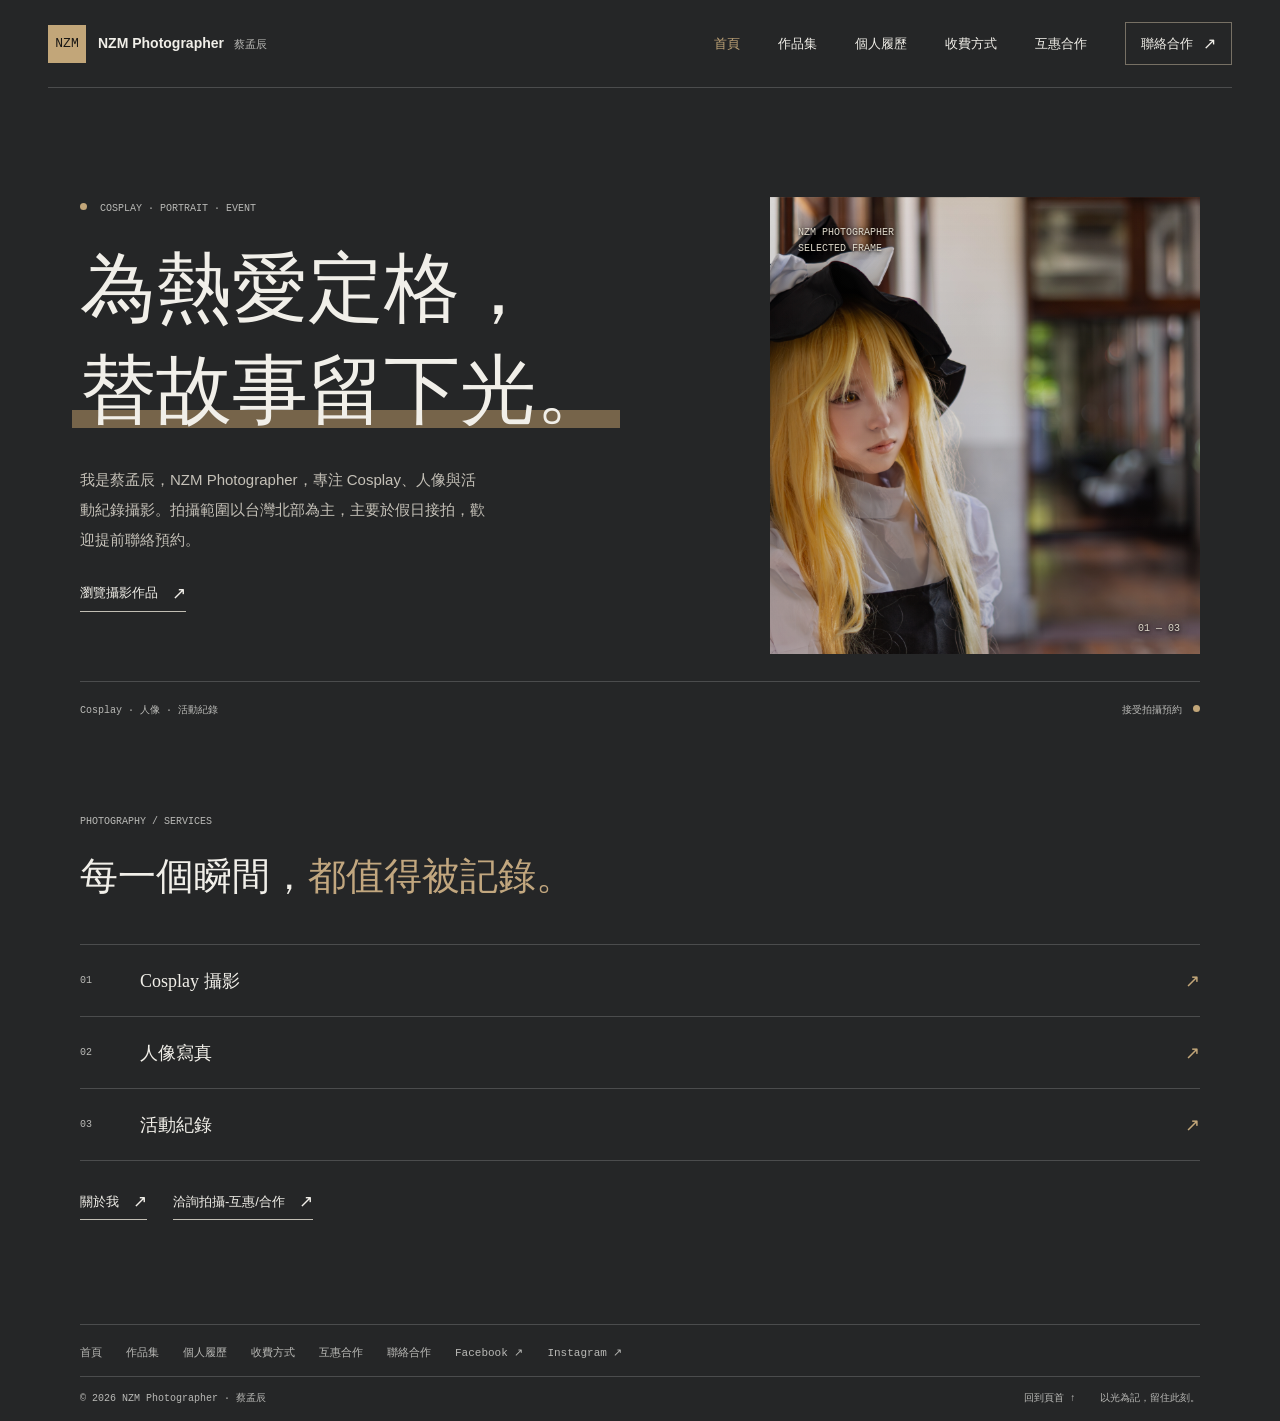
==== index.html @ e54e8971 "Add NZM Photographer website" ====
<!doctype html>
<html lang="zh-Hant">
  <head>
    <meta charset="UTF-8" />
    <meta name="viewport" content="width=device-width, initial-scale=1.0" />
    <meta name="theme-color" content="#252627" />
    <meta name="description" content="NZM Photographer 蔡孟辰的攝影作品集，專注 Cosplay、人像與活動紀錄攝影。" />
    <title>NZM Photographer | 蔡孟辰</title>
    <link rel="stylesheet" href="./styles.css" />
    <script src="./script.js" defer></script>
  </head>
  <body>
    <header class="site-header">
      <a class="brand" href="./index.html" aria-label="NZM Photographer 蔡孟辰，回到首頁">
        <span class="brand-mark">NZM</span>
        <span class="brand-name">NZM Photographer <span>蔡孟辰</span></span>
      </a>
      <button class="menu-toggle" type="button" aria-expanded="false" aria-controls="site-nav">
        <span></span>
        <span></span>
        <span class="visually-hidden">開啟選單</span>
      </button>
      <nav class="site-nav" id="site-nav" aria-label="主要導覽">
        <a href="./index.html" aria-current="page">首頁</a>
        <a href="./portfolio.html">作品集</a>
        <a href="./resume.html">個人履歷</a>
        <a href="./pricing.html">收費方式</a>
        <a href="./collaboration.html">互惠合作</a>
        <a class="nav-contact" href="./contact.html">聯絡合作 <span aria-hidden="true">↗</span></a>
      </nav>
    </header>

    <main id="top">
      <section class="hero section-wrap" aria-labelledby="hero-title">
        <div class="hero-copy">
          <p class="eyebrow"><span class="status-dot"></span> COSPLAY · PORTRAIT · EVENT</p>
          <h1 id="hero-title">為熱愛定格，<br /><span>替故事留下光。</span></h1>
          <p class="hero-intro">我是蔡孟辰，NZM Photographer，專注 Cosplay、人像與活動紀錄攝影。拍攝範圍以台灣北部為主，主要於假日接拍，歡迎提前聯絡預約。</p>
          <a class="text-link" href="./portfolio.html">瀏覽攝影作品 <span aria-hidden="true">↗</span></a>
        </div>
        <div class="hero-art" role="img" aria-label="NZM Photographer 的 Cosplay 攝影作品">
          <span class="art-caption">NZM PHOTOGRAPHER<br />SELECTED FRAME</span>
          <span class="art-index">01 — 03</span>
        </div>
        <div class="hero-foot">
          <span>Cosplay · 人像 · 活動紀錄</span>
          <span>接受拍攝預約 <span class="status-dot"></span></span>
        </div>
      </section>

      <section class="home-services section-wrap" aria-labelledby="services-title">
        <div class="section-heading">
          <p class="eyebrow">PHOTOGRAPHY / SERVICES</p>
          <h2 id="services-title">每一個瞬間，<em>都值得被記錄。</em></h2>
        </div>
        <div class="service-links">
          <a class="service-link" href="./portfolio.html#cosplay"><span>01</span><strong>Cosplay 攝影</strong><span aria-hidden="true">↗</span></a>
          <a class="service-link" href="./portfolio.html#portrait"><span>02</span><strong>人像寫真</strong><span aria-hidden="true">↗</span></a>
          <a class="service-link" href="./portfolio.html#event"><span>03</span><strong>活動紀錄</strong><span aria-hidden="true">↗</span></a>
        </div>
        <div class="home-cta">
          <a class="text-link" href="./resume.html">關於我 <span aria-hidden="true">↗</span></a>
          <a class="text-link" href="./contact.html">洽詢拍攝-互惠/合作 <span aria-hidden="true">↗</span></a>
        </div>
      </section>
    </main>

    <footer class="site-footer section-wrap">
      <nav class="footer-links" aria-label="頁尾快速連結">
        <a href="./index.html">首頁</a>
        <a href="./portfolio.html">作品集</a>
        <a href="./resume.html">個人履歷</a>
        <a href="./pricing.html">收費方式</a>
        <a href="./collaboration.html">互惠合作</a>
        <a href="./contact.html">聯絡合作</a>
        <a href="https://www.facebook.com/profile.php?id=61589258202401" target="_blank" rel="noopener noreferrer">Facebook ↗</a>
        <a href="https://www.instagram.com/ykacgn17_t0kisaki/" target="_blank" rel="noopener noreferrer">Instagram ↗</a>
      </nav>
      <span>© <span id="year"></span> NZM Photographer · 蔡孟辰</span>
      <a href="#top">回到頁首 ↑</a>
      <span>以光為記，留住此刻。</span>
    </footer>
  </body>
</html>
---- styles.css ----
:root {
  font-family: 'Microsoft JhengHei', 'PingFang TC', sans-serif;
  color: #f1efe9;
  background: #252627;
  font-synthesis: none;
  text-rendering: optimizeLegibility;
  --paper: #252627;
  --ink: #f1f1ef;
  --muted: #b9b9b6;
  --line: #4b4c4d;
  --lime: #c2a679;
  --coral: #c0876d;
  --blue: #92877b;
  --mono: 'Cascadia Code', Consolas, monospace;
  --serif: 'Songti TC', 'Noto Serif TC', 'PMingLiU', serif;
  --photo-hero: url('./images/01cosplay.jpg');
  --photo-cosplay: url('./images/01cosplay.jpg');
  --photo-portrait: url('./images/02portralt.jpg');
  --photo-event: url('./images/03event.jpg');
  --photo-collaboration: url('./images/04collaboration.jpg');
}

* { box-sizing: border-box; }
html { scroll-behavior: smooth; }
body { min-width: 0; margin: 0; }
a { color: inherit; text-decoration: none; }
button { font: inherit; }
.section-wrap { width: min(1120px, calc(100% - 96px)); margin-inline: auto; }
.visually-hidden { position: absolute; width: 1px; height: 1px; padding: 0; margin: -1px; overflow: hidden; clip: rect(0, 0, 0, 0); white-space: nowrap; border: 0; }

.site-header { width: min(1280px, calc(100% - 96px)); height: 88px; margin: auto; display: flex; align-items: center; justify-content: space-between; border-bottom: 1px solid var(--line); }
.brand { display: inline-flex; align-items: center; gap: 12px; }
.brand-mark { display: grid; place-items: center; width: 38px; height: 38px; color: var(--ink); background: var(--lime); font-family: var(--mono); font-size: 13px; font-weight: 500; }
.brand-name { font-size: 14px; font-weight: 600; }
.brand-name span { margin-left: 6px; color: var(--muted); font-family: var(--mono); font-size: 11px; font-weight: 400; }
.site-nav { display: flex; align-items: center; gap: 38px; font-size: 13px; }
.site-nav a { transition: color 160ms ease; }
.site-nav a:hover, .site-footer a:hover { color: #ba4935; }
.site-nav .nav-contact { display: inline-flex; align-items: center; gap: 10px; padding: 11px 15px; border: 1px solid var(--ink); }
.nav-contact span { font-size: 16px; }
.menu-toggle { display: none; }

.hero { min-height: 650px; padding-top: 82px; display: grid; grid-template-columns: 1fr 0.86fr; grid-template-rows: 1fr auto; column-gap: 9%; align-items: center; }
.hero-copy { padding-bottom: 36px; animation: arrive 650ms both; }
.eyebrow { margin: 0 0 24px; color: var(--muted); font-family: var(--mono); font-size: 10px; letter-spacing: 0; }
.status-dot { display: inline-block; width: 7px; height: 7px; margin-right: 7px; border-radius: 50%; background: #68a873; vertical-align: 1px; }
.hero h1, .section-heading h2, .about-heading h2, .contact h2 { margin: 0; font-family: var(--serif); font-weight: 600; letter-spacing: 0; }
.hero h1 { font-size: 76px; line-height: 1.34; }
.hero h1 span { position: relative; z-index: 0; white-space: nowrap; }
.hero h1 span::after { position: absolute; z-index: -1; right: -8px; bottom: 4px; left: -8px; height: 24px; background: var(--lime); content: ''; }
.hero-intro { max-width: 405px; margin: 23px 0 28px; color: #53574f; font-size: 15px; line-height: 2; }
.text-link { display: inline-flex; align-items: center; gap: 14px; padding-bottom: 7px; border-bottom: 1px solid var(--ink); font-size: 13px; }
.text-link span { font-size: 17px; transition: transform 160ms ease; }
.text-link:hover span { transform: translateY(3px); }
.hero-art { position: relative; width: 100%; max-width: 430px; aspect-ratio: 0.94; overflow: hidden; justify-self: end; background: var(--lime); animation: arrive 700ms 100ms both; }
.art-grid { position: absolute; inset: 0; opacity: 0.3; background-image: linear-gradient(#20231f 1px, transparent 1px), linear-gradient(90deg, #20231f 1px, transparent 1px); background-size: 40px 40px; }
.art-caption { position: absolute; top: 28px; left: 28px; color: #414738; font-family: var(--mono); font-size: 10px; line-height: 1.6; }
.art-monogram { position: absolute; top: 50%; left: 50%; color: var(--ink); font-family: var(--serif); font-size: 240px; font-weight: 500; line-height: 0.8; transform: translate(-50%, -47%); }
.art-monogram span { position: relative; z-index: 2; color: var(--coral); }
.art-square { position: absolute; right: 11%; bottom: 12%; width: 75px; height: 75px; border: 1px solid var(--ink); background: var(--blue); }
.art-index { position: absolute; right: 20px; bottom: 20px; color: var(--ink); font-family: var(--mono); font-size: 10px; }
.hero-foot { grid-column: 1 / -1; display: flex; justify-content: space-between; padding: 21px 0; border-top: 1px solid var(--line); color: var(--muted); font-family: var(--mono); font-size: 10px; }
.hero-foot .status-dot { margin-left: 5px; margin-right: 0; }

.work { padding-top: 112px; padding-bottom: 118px; }
.section-heading { display: grid; grid-template-columns: 1fr auto; align-items: end; margin-bottom: 42px; }
.section-heading .eyebrow { grid-column: 1 / -1; }
.section-heading h2 { font-size: 38px; }
.section-heading h2 em { color: #ba4935; font-style: normal; }
.section-note { margin: 0 0 6px; color: var(--muted); font-size: 11px; }
.project-row { display: grid; grid-template-columns: 190px 1fr 44px; gap: 34px; align-items: center; padding: 22px 0; border-top: 1px solid var(--line); }
.project-row:last-child { border-bottom: 1px solid var(--line); }
.project-visual { position: relative; height: 124px; overflow: hidden; }
.project-visual span { position: absolute; top: 12px; left: 14px; font-family: var(--mono); font-size: 10px; }
.project-visual i { position: absolute; right: 24px; bottom: -26px; width: 92px; height: 92px; border: 1px solid var(--ink); transform: rotate(35deg); }
.visual-coral { background: #f0a28d; }
.visual-coral i { border-radius: 50%; background: var(--lime); }
.visual-blue { background: #b8c8fa; }
.visual-blue i { right: 38px; bottom: -16px; width: 68px; height: 126px; border-radius: 50% 50% 0 0; background: var(--coral); transform: rotate(20deg); }
.visual-lime { background: #d8e8a8; }
.visual-lime i { right: 32px; bottom: 16px; width: 70px; height: 70px; background: var(--blue); transform: rotate(45deg); }
.project-type { margin: 0 0 8px; color: var(--muted); font-family: var(--mono); font-size: 10px; }
.project-copy h3 { margin: 0 0 8px; font-family: var(--serif); font-size: 21px; font-weight: 600; }
.project-copy > p:last-child { max-width: 560px; margin: 0; color: #666a61; font-size: 12px; line-height: 1.8; }
.project-arrow { display: grid; place-items: center; width: 40px; height: 40px; border: 1px solid var(--line); font-size: 18px; transition: color 160ms ease, background 160ms ease, border-color 160ms ease; }
.project-arrow:hover { color: var(--paper); border-color: var(--ink); background: var(--ink); }

.about { padding: 88px 0 96px; background: #e9ebe2; }
.about-inner { display: grid; grid-template-columns: 1fr 0.9fr; gap: 12%; }
.about-heading h2 { font-size: 42px; line-height: 1.55; }
.about-copy { padding-top: 28px; }
.about-lead { margin: 0 0 16px; font-family: var(--serif); font-size: 22px; }
.about-copy > p:not(.about-lead) { max-width: 450px; margin: 0; color: #555950; font-size: 13px; line-height: 2.1; }
.capabilities { display: flex; flex-wrap: wrap; gap: 9px 20px; margin-top: 28px; padding-top: 17px; border-top: 1px solid #cbd0c4; }
.capabilities span { color: #51564c; font-family: var(--mono); font-size: 10px; }

.contact { padding-top: 106px; padding-bottom: 106px; }
.contact .eyebrow { margin-bottom: 23px; }
.contact-line { display: flex; justify-content: space-between; align-items: center; gap: 24px; }
.contact-actions { display: flex; flex-wrap: wrap; gap: 12px; }
.contact h2 { font-size: 46px; }
.contact-button { display: inline-flex; align-items: center; gap: 28px; padding: 15px 20px; color: var(--paper); background: var(--ink); font-size: 13px; transition: background 160ms ease; }
.contact-button:hover { background: #ba4935; }
.contact-button span { font-size: 18px; }
.contact-phone { display: inline-flex; align-items: center; gap: 20px; padding: 15px 18px; border: 1px solid #777064; color: var(--ink); font-family: var(--mono); font-size: 12px; transition: border-color 160ms ease, color 160ms ease; }
.contact-phone:hover { border-color: var(--lime); color: var(--lime); }
.contact-note { margin: 17px 0 0; color: var(--muted); font-size: 12px; }
.social-links { display: flex; flex-wrap: wrap; gap: 12px 24px; margin-top: 28px; }
.social-item { display: grid; flex: 1 1 280px; gap: 8px; min-width: 0; }
.social-item > p { margin: 0; color: var(--muted); font-size: 14px; line-height: 1.7; }
.social-links a { display: inline-flex; align-items: center; gap: 8px; padding-bottom: 5px; border-bottom: 1px solid var(--line); color: var(--muted); font-family: var(--mono); font-size: 13px; transition: border-color 160ms ease, color 160ms ease; }
.social-links a:hover { border-color: var(--lime); color: var(--lime); }
.social-links span { font-size: 14px; }
.site-footer { min-height: 72px; display: grid; grid-template-columns: minmax(0, 1fr) auto auto; align-items: center; gap: 14px 24px; padding: 20px 0 16px; border-top: 1px solid var(--line); color: var(--muted); font-family: var(--mono); font-size: 10px; }
.footer-links { grid-column: 1 / -1; display: flex; align-items: center; flex-wrap: wrap; gap: 10px 24px; padding-bottom: 16px; border-bottom: 1px solid var(--line); font-size: 11px; }
.footer-links a { transition: color 160ms ease; }
.footer-links a:hover { color: var(--lime); }

@keyframes arrive { from { opacity: 0; transform: translateY(12px); } to { opacity: 1; transform: translateY(0); } }
@media (prefers-reduced-motion: reduce) { *, *::before, *::after { scroll-behavior: auto !important; animation-duration: 0.01ms !important; animation-iteration-count: 1 !important; transition-duration: 0.01ms !important; } }

@media (max-width: 760px) {
  .section-wrap, .site-header { width: calc(100% - 40px); }
  .site-header { height: 72px; }
  .menu-toggle { z-index: 3; display: grid; gap: 5px; width: 42px; height: 42px; place-content: center; border: 1px solid var(--line); background: transparent; cursor: pointer; }
  .menu-toggle > span:not(.visually-hidden) { display: block; width: 17px; height: 1px; background: var(--ink); }
  .site-nav { position: absolute; z-index: 2; top: 71px; right: 0; left: 0; display: none; align-items: stretch; gap: 0; padding: 8px 20px 18px; border-bottom: 1px solid var(--line); background: var(--paper); }
  .site-nav.is-open { display: flex; flex-direction: column; }
  .site-nav a { padding: 14px 0; }
  .site-nav .nav-contact { justify-content: space-between; padding: 13px 14px; }
  .hero { min-height: auto; padding-top: 58px; grid-template-columns: 1fr; gap: 32px; }
  .hero-copy { padding-bottom: 0; }
  .hero h1 { font-size: 48px; }
  .hero-intro { max-width: 440px; font-size: 14px; }
  .hero-art { width: min(100%, 430px); justify-self: center; }
  .art-monogram { font-size: 210px; }
  .hero-foot { margin-top: 12px; gap: 12px; font-size: 9px; }
  .work { padding-top: 78px; padding-bottom: 78px; }
  .section-heading { display: block; margin-bottom: 28px; }
  .section-heading h2 { font-size: 30px; }
  .section-note { margin-top: 12px; }
  .project-row { grid-template-columns: 88px 1fr 34px; gap: 14px; padding: 17px 0; }
  .project-visual { height: 92px; }
  .project-visual i { right: 7px; width: 55px; height: 55px; }
  .visual-blue i { right: 8px; width: 44px; height: 94px; }
  .visual-lime i { right: 7px; width: 46px; height: 46px; }
  .project-visual span { top: 8px; left: 8px; font-size: 9px; }
  .project-copy h3 { font-size: 16px; }
  .project-copy > p:last-child { font-size: 11px; line-height: 1.65; }
  .project-type { font-size: 9px; }
  .project-arrow { width: 32px; height: 32px; }
  .about { padding: 64px 0 70px; }
  .about-inner { grid-template-columns: 1fr; gap: 18px; }
  .about-heading h2 { font-size: 35px; }
  .about-copy { padding-top: 0; }
  .about-lead { font-size: 19px; }
  .contact { padding-top: 72px; padding-bottom: 72px; }
  .contact-line { align-items: flex-start; flex-direction: column; gap: 22px; }
  .contact-actions { width: 100%; }
  .contact h2 { font-size: 36px; }
  .site-footer { min-height: 76px; grid-template-columns: minmax(0, 1fr) auto; gap: 12px 18px; padding: 18px 0; }
  .footer-links { gap: 12px 18px; padding-bottom: 14px; }
  .site-footer span:last-child { grid-column: 1 / -1; width: auto; }
}

@media (max-width: 390px) {
  .section-wrap, .site-header { width: calc(100% - 32px); }
  .hero h1 { font-size: 40px; }
  .brand-name span { display: block; margin: 2px 0 0; }
  .project-row { grid-template-columns: 72px 1fr 30px; gap: 11px; }
  .project-visual { height: 84px; }
  .project-copy h3 { font-size: 14px; }
  .project-copy > p:last-child { font-size: 10px; }
}

body { background: var(--paper); }
.site-header { position: relative; border-color: var(--line); }
.brand-mark { color: #171613; background: var(--lime); }
.brand-name span { color: var(--muted); }
.site-nav a:hover, .site-footer a:hover { color: #e0c494; }
.site-nav .nav-contact { border-color: #777064; }
.eyebrow, .hero-foot, .site-footer, .section-note, .project-type { color: var(--muted); }
.status-dot { background: #c2a679; }
.hero h1 span::after { height: 18px; background: #a98c61; opacity: 0.62; }
.hero-intro, .project-copy > p:last-child, .about-copy > p:not(.about-lead), .contact-note { color: #c5c1b8; }
.text-link { border-color: #c2beb4; }
.hero-art { background-image: linear-gradient(180deg, rgba(14, 14, 13, 0.08), rgba(14, 14, 13, 0.24)), var(--photo-hero); background-position: center; background-size: cover; }
.art-caption, .art-index { color: #ded8ca; text-shadow: 0 1px 3px rgba(0, 0, 0, 0.9), 0 0 8px rgba(0, 0, 0, 0.55); }
.project-visual { background-position: center; background-size: cover; }
.project-visual span { color: #e5dfd3; font-family: var(--mono); font-size: 9px; letter-spacing: 0.08em; text-shadow: 0 1px 3px rgba(0, 0, 0, 0.95), 0 0 8px rgba(0, 0, 0, 0.65); }
.photo-cosplay { background-image: linear-gradient(0deg, rgba(14, 14, 13, 0.35), transparent 60%), var(--photo-cosplay); }
.photo-portrait { background-image: linear-gradient(0deg, rgba(14, 14, 13, 0.35), transparent 60%), var(--photo-portrait); }
.photo-event { background-image: linear-gradient(0deg, rgba(14, 14, 13, 0.35), transparent 60%), var(--photo-event); }
.section-heading h2 em { color: #c2a77f; }
  .about { background: #303132; }
.about-lead { color: #e4e0d7; }
  .capabilities { border-color: #505152; }
.capabilities span { color: #d0cbc1; }
.contact-button { color: #161512; background: #c8ad82; }
.contact-button:hover { background: #dec393; }
.project-arrow { border-color: #4a4942; }
.project-arrow:hover { border-color: #b99d74; background: #b99d74; color: #161512; }

@media (max-width: 760px) {
  .site-nav { border-color: var(--line); background: #2d2e2f; }
  .menu-toggle { border-color: #4a4942; }
  .menu-toggle > span:not(.visually-hidden) { background: var(--ink); }
}

.site-nav a[aria-current="page"] { color: var(--lime); }
.home-services { padding-top: 78px; padding-bottom: 104px; }
.service-links { border-top: 1px solid var(--line); }
.service-link { display: grid; grid-template-columns: 48px 1fr 24px; align-items: center; gap: 12px; min-height: 72px; border-bottom: 1px solid var(--line); }
.service-link > span:first-child { color: var(--muted); font-family: var(--mono); font-size: 10px; }
.service-link strong { font-family: var(--serif); font-size: 18px; font-weight: 500; }
.service-link > span:last-child { justify-self: end; color: var(--lime); font-size: 18px; transition: transform 160ms ease; }
.service-link:hover > span:last-child { transform: translate(3px, -3px); }
.home-cta { display: flex; flex-wrap: wrap; gap: 26px; margin-top: 30px; }
.page-content { min-height: calc(100vh - 160px); padding-top: 76px; padding-bottom: 100px; }
.page-heading { max-width: 760px; padding-bottom: 48px; }
.page-heading .eyebrow { margin-bottom: 20px; }
.page-heading h1 { margin: 0; font-family: var(--serif); font-size: 52px; font-weight: 600; line-height: 1.4; }
.page-heading h1 em { color: #c2a77f; font-style: normal; }
.page-heading > p:last-child { max-width: 620px; margin: 18px 0 0; color: #c5c1b8; font-size: 14px; line-height: 1.9; }
.page-end-link { padding-top: 28px; }
.pricing-page-links { display: flex; flex-wrap: wrap; gap: 18px 28px; }
.page-content .project-row { scroll-margin-top: 28px; }
.project-copy h2 { margin: 0 0 8px; font-family: var(--serif); font-size: 21px; font-weight: 600; }
.resume-heading { display: flex; justify-content: space-between; align-items: end; gap: 28px; max-width: none; }
.resume-heading .resume-name { margin: 18px 0 0; color: var(--muted); font-family: var(--mono); }
.resume-name span { margin-left: 10px; }
.resume-print { flex: 0 0 auto; display: inline-flex; align-items: center; gap: 14px; padding: 12px 16px; border: 1px solid #777064; color: var(--ink); background: transparent; font: inherit; font-size: 12px; cursor: pointer; }
.resume-print:hover { border-color: var(--lime); color: var(--lime); }
.resume-summary { max-width: 850px; padding: 25px 0 34px; border-top: 1px solid var(--line); }
.resume-summary h2, .resume-block h2 { margin: 0 0 15px; font-family: var(--serif); font-size: 23px; font-weight: 500; }
.resume-summary > p, .resume-entry > p { max-width: 760px; margin: 0; color: #c5c1b8; font-size: 13px; line-height: 2; }
.resume-grid { display: grid; grid-template-columns: 1fr 1fr; column-gap: 8%; }
.resume-block { padding: 25px 0 32px; border-top: 1px solid var(--line); }
.resume-experience { grid-column: 1 / -1; }
.resume-block .eyebrow { margin-bottom: 12px; }
.resume-block h2 { margin-bottom: 20px; }
.resume-entry + .resume-entry { margin-top: 26px; }
.resume-experience .resume-entry { padding: 16px 0; border-bottom: 1px solid var(--line); }
.resume-experience .resume-entry + .resume-entry { margin-top: 0; }
.resume-experience .resume-entry:last-child { border-bottom: 0; }
.resume-entry-meta { display: flex; flex-wrap: wrap; justify-content: space-between; align-items: baseline; gap: 8px 16px; margin-bottom: 8px; }
.resume-entry-meta h3 { margin: 0; font-size: 14px; font-weight: 500; }
.resume-entry-meta span { color: var(--muted); font-family: var(--mono); font-size: 10px; text-align: right; }
.resume-entry > p { font-size: 12px; }
.resume-placeholder h3, .resume-placeholder > p { color: var(--muted); }
.resume-skills, .resume-contact-list { display: grid; gap: 0; margin: 0; padding: 0; list-style: none; }
.resume-skills li, .resume-contact-list li { display: flex; gap: 16px; align-items: baseline; padding: 13px 0; border-top: 1px solid var(--line); font-size: 12px; }
.resume-skills li span, .resume-contact-list li span { min-width: 88px; color: var(--muted); font-family: var(--mono); font-size: 10px; }
.equipment-groups { display: grid; gap: 24px; }
.equipment-group h3 { margin: 0 0 12px; color: var(--ink); font-family: 'Microsoft JhengHei', 'PingFang TC', sans-serif; font-size: 16px; font-weight: 500; }
.equipment-slots { display: grid; grid-template-columns: 1fr 1fr; gap: 10px 14px; }
.equipment-slot { display: grid; grid-template-columns: 30px 1fr; align-items: center; min-height: 44px; padding: 0 4px 4px; border: 0; border-bottom: 1px solid var(--line); background: transparent; }
.equipment-slot > span { color: var(--muted); font-family: var(--mono); font-size: 10px; }
.equipment-slot strong { color: #8e8e89; font-size: 11px; font-weight: 400; }
.resume-edit-note { margin: 16px 0 0; color: var(--muted); font-size: 11px; }
.contact-details { max-width: 760px; border-top: 1px solid var(--line); }
.contact-detail { display: grid; grid-template-columns: 100px 1fr 24px; align-items: center; gap: 18px; min-height: 88px; border-bottom: 1px solid var(--line); }
.contact-detail .eyebrow { margin: 0; font-size: 12px; }
.contact-detail strong { min-width: 0; overflow-wrap: anywhere; font-family: var(--mono); font-size: 17px; font-weight: 400; }
.contact-detail > span:last-child { justify-self: end; color: var(--lime); font-size: 18px; }
.contact-socials { margin-top: 34px; }
.pricing-list { max-width: 880px; border-top: 1px solid var(--line); }
.pricing-row { display: grid; grid-template-columns: 48px minmax(180px, 0.8fr) minmax(0, 1.2fr); align-items: start; gap: 18px; padding: 28px 0; border-bottom: 1px solid var(--line); }
.pricing-number { color: var(--muted); font-family: var(--mono); font-size: 11px; }
.pricing-category .project-type { margin-bottom: 9px; font-size: 11px; }
.pricing-row h2 { margin: 0; font-family: var(--serif); font-size: 23px; font-weight: 500; }
.pricing-options { display: grid; gap: 18px; }
.pricing-option { display: grid; grid-template-columns: minmax(0, 1fr) auto; align-items: baseline; gap: 5px 16px; }
.pricing-option h3 { margin: 0; font-size: 15px; font-weight: 500; }
.pricing-option strong { color: var(--ink); font-family: var(--mono); font-size: 17px; font-weight: 500; white-space: nowrap; }
.pricing-option p { grid-column: 1 / -1; margin: 0; color: var(--muted); font-size: 14px; line-height: 1.8; }
.pricing-guidance { max-width: 700px; margin: 24px 0 0; color: var(--muted); font-size: 13px; line-height: 1.9; }
.collaboration-intro { display: grid; grid-template-columns: minmax(0, 1fr) minmax(260px, 0.72fr); align-items: stretch; gap: 8%; }
.collaboration-copy h2 { max-width: 540px; margin: 0 0 18px; font-family: var(--serif); font-size: 28px; font-weight: 500; line-height: 1.5; }
.collaboration-copy > p { max-width: 540px; margin: 0; color: #c5c1b8; font-size: 13px; line-height: 2; }
.collaboration-types { display: grid; gap: 0; margin: 24px 0 0; padding: 0; border-top: 1px solid var(--line); list-style: none; }
.collaboration-types li { display: flex; gap: 16px; align-items: baseline; padding: 14px 0; border-bottom: 1px solid var(--line); font-size: 13px; }
.collaboration-types span { color: var(--muted); font-family: var(--mono); font-size: 10px; }
.collaboration-photo { position: relative; min-height: 360px; overflow: hidden; background: linear-gradient(180deg, rgba(14, 14, 13, 0.12), rgba(14, 14, 13, 0.28)), var(--photo-collaboration) center / cover; }
.collaboration-photo span { position: absolute; right: 16px; bottom: 16px; color: #f1efe9; font-family: var(--mono); font-size: 10px; text-shadow: 0 1px 3px rgba(0, 0, 0, 0.9), 0 0 8px rgba(0, 0, 0, 0.55); }
.collaboration-terms { margin-top: 42px; padding-top: 22px; border-top: 1px solid var(--line); }
.collaboration-terms > h2 { margin: 0 0 22px; font-family: var(--serif); font-size: 23px; font-weight: 500; }
.collaboration-terms-grid { display: grid; grid-template-columns: minmax(0, 1.25fr) minmax(250px, 0.75fr); gap: 8%; }
.collaboration-terms-grid h3 { margin: 0 0 14px; color: var(--lime); font-size: 13px; font-weight: 500; }
.collaboration-rule-list { margin: 0; border-top: 1px solid var(--line); }
.collaboration-rule-list > div { display: grid; grid-template-columns: 108px minmax(0, 1fr); gap: 14px; padding: 12px 0; border-bottom: 1px solid var(--line); }
.collaboration-rule-list dt { color: var(--muted); font-size: 11px; }
.collaboration-rule-list dd { margin: 0; color: #c5c1b8; font-size: 12px; line-height: 1.8; }
.collaboration-notes { align-self: start; padding: 24px 24px 24px 26px; border-left: 4px solid var(--lime); background: rgba(194, 166, 121, 0.1); }
.collaboration-notes h3 { margin-bottom: 18px; color: #e1c18e; font-size: 18px; }
.collaboration-notes ol { margin: 0; padding-left: 26px; border-top: 1px solid rgba(194, 166, 121, 0.35); }
.collaboration-notes li { padding: 16px 0 16px 6px; border-bottom: 1px solid rgba(194, 166, 121, 0.24); color: #e2ddd3; font-size: 14px; line-height: 2; }
.collaboration-notes li:last-child { border-bottom: 0; }
.collaboration-contact { display: flex; justify-content: space-between; align-items: center; gap: 20px; margin-top: 42px; padding-top: 22px; border-top: 1px solid var(--line); }
.collaboration-contact p { margin: 0; color: var(--muted); font-size: 12px; line-height: 1.8; }

@media (max-width: 760px) {
  .home-services { padding-top: 58px; padding-bottom: 70px; }
  .page-content { min-height: calc(100vh - 148px); padding-top: 54px; padding-bottom: 72px; }
  .page-heading { padding-bottom: 34px; }
  .page-heading h1 { font-size: 38px; }
  .resume-heading { align-items: flex-start; flex-direction: column; }
  .resume-grid { grid-template-columns: 1fr; }
  .resume-experience { grid-column: auto; }
  .equipment-slots { grid-template-columns: 1fr; }
  .resume-summary { padding-top: 20px; }
  .contact-detail { grid-template-columns: 68px 1fr 20px; gap: 10px; }
  .contact-detail strong { font-size: 13px; }
  .pricing-row { grid-template-columns: 30px minmax(0, 1fr); gap: 14px; padding: 22px 0; }
  .pricing-options { grid-column: 2; }
  .collaboration-intro { grid-template-columns: 1fr; gap: 28px; }
  .collaboration-copy h2 { font-size: 24px; }
  .collaboration-photo { min-height: 340px; }
  .collaboration-terms { margin-top: 30px; }
  .collaboration-terms-grid { grid-template-columns: 1fr; gap: 28px; }
  .collaboration-rule-list > div { grid-template-columns: 88px minmax(0, 1fr); gap: 10px; }
  .collaboration-contact { align-items: flex-start; flex-direction: column; margin-top: 30px; }
}

@media (max-width: 390px) {
  .service-link { grid-template-columns: 32px 1fr 20px; }
}

@media print {
  body.resume-document { color: #171717; background: #fff; }
  .resume-document .site-header, .resume-document .site-footer, .resume-document .resume-print { display: none !important; }
  .resume-document .page-content { width: 100%; min-height: 0; padding: 0; }
  .resume-document .page-heading { padding: 0 0 24px; }
  .resume-document .page-heading h1, .resume-document .resume-summary h2, .resume-document .resume-block h2, .resume-document .resume-entry-meta h3 { color: #171717; }
  .resume-document .resume-summary, .resume-document .resume-block, .resume-document .resume-skills li, .resume-document .resume-contact-list li, .resume-document .equipment-slot { border-color: #aaa; }
  .resume-document .resume-summary > p, .resume-document .resume-entry > p, .resume-document .resume-skills li, .resume-document .resume-contact-list li, .resume-document .equipment-slot strong { color: #555; }
  .resume-document .resume-name, .resume-document .resume-name span, .resume-document .resume-edit-note, .resume-document .resume-entry-meta span { color: #555 !important; }
  .resume-document .resume-grid { break-inside: avoid; }
}
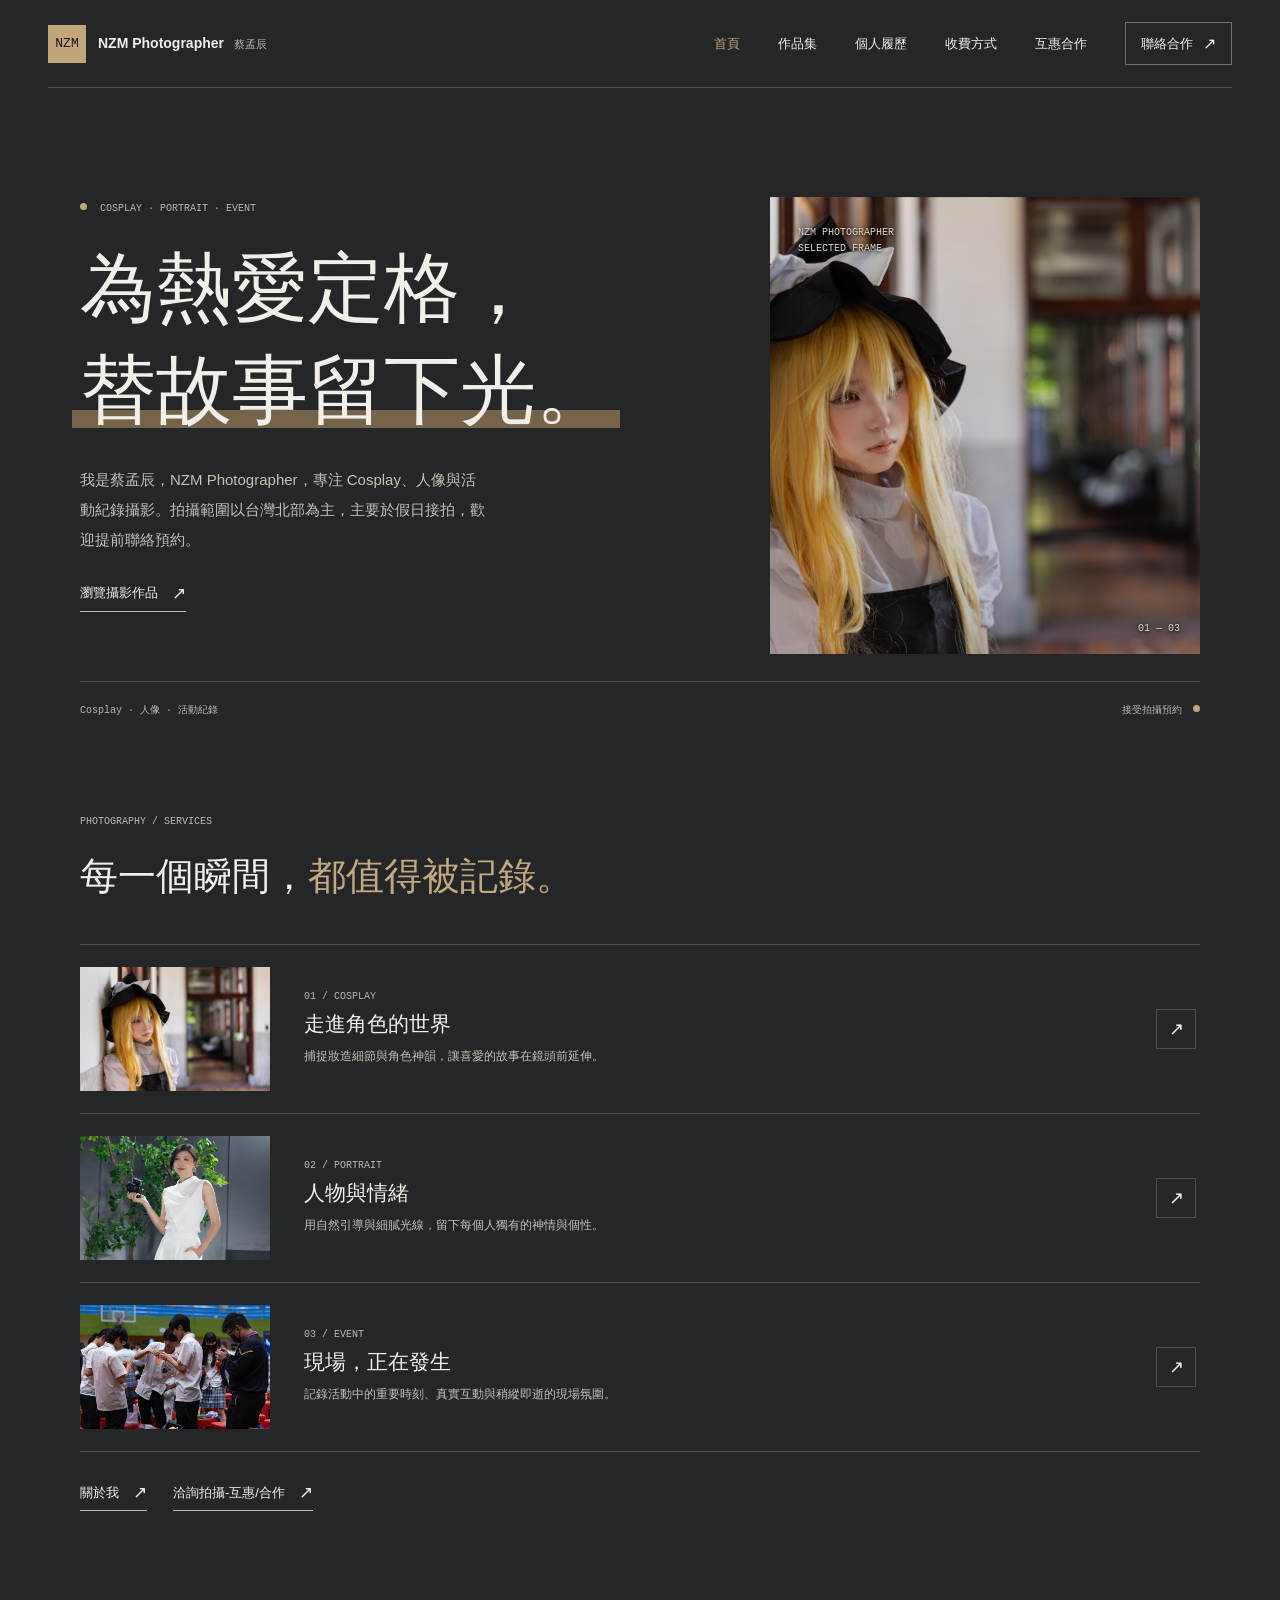
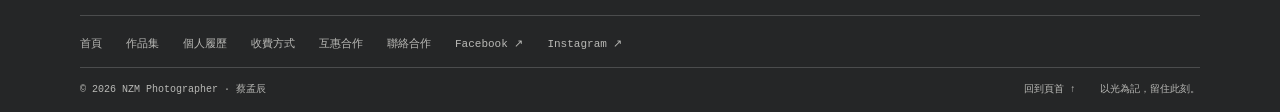
==== commit b18864ac: "Update index.html" ====
--- a/index.html
+++ b/index.html
@@ -54,9 +54,21 @@
           <h2 id="services-title">每一個瞬間，<em>都值得被記錄。</em></h2>
         </div>
         <div class="service-links">
-          <a class="service-link" href="./portfolio.html#cosplay"><span>01</span><strong>Cosplay 攝影</strong><span aria-hidden="true">↗</span></a>
-          <a class="service-link" href="./portfolio.html#portrait"><span>02</span><strong>人像寫真</strong><span aria-hidden="true">↗</span></a>
-          <a class="service-link" href="./portfolio.html#event"><span>03</span><strong>活動紀錄</strong><span aria-hidden="true">↗</span></a>
+          <a class="service-link" href="./portfolio.html#cosplay">
+            <span class="service-visual"><img src="./images/01cosplay.jpg" alt="" loading="lazy" /></span>
+            <span class="service-copy"><span class="service-number">01 / COSPLAY</span><strong>走進角色的世界</strong><span class="service-description">捕捉妝造細節與角色神韻，讓喜愛的故事在鏡頭前延伸。</span></span>
+            <span class="service-arrow" aria-hidden="true">↗</span>
+          </a>
+          <a class="service-link" href="./portfolio.html#portrait">
+            <span class="service-visual"><img src="./images/02portralt.jpg" alt="" loading="lazy" /></span>
+            <span class="service-copy"><span class="service-number">02 / PORTRAIT</span><strong>人物與情緒</strong><span class="service-description">用自然引導與細膩光線，留下每個人獨有的神情與個性。</span></span>
+            <span class="service-arrow" aria-hidden="true">↗</span>
+          </a>
+          <a class="service-link" href="./portfolio.html#event">
+            <span class="service-visual"><img src="./images/03event.jpg" alt="" loading="lazy" /></span>
+            <span class="service-copy"><span class="service-number">03 / EVENT</span><strong>現場，正在發生</strong><span class="service-description">記錄活動中的重要時刻、真實互動與稍縱即逝的現場氛圍。</span></span>
+            <span class="service-arrow" aria-hidden="true">↗</span>
+          </a>
         </div>
         <div class="home-cta">
           <a class="text-link" href="./resume.html">關於我 <span aria-hidden="true">↗</span></a>
@@ -81,4 +93,4 @@
       <span>以光為記，留住此刻。</span>
     </footer>
   </body>
-</html>+</html>
--- a/styles.css
+++ b/styles.css
@@ -121,7 +121,8 @@
 
 @media (max-width: 760px) {
   .section-wrap, .site-header { width: calc(100% - 40px); }
-  .site-header { height: 72px; }
+  .site-header { position: sticky; top: 0; z-index: 20; height: 72px; background: var(--paper); transition: transform 180ms ease; }
+  .site-header.is-hidden { transform: translateY(-100%); }
   .menu-toggle { z-index: 3; display: grid; gap: 5px; width: 42px; height: 42px; place-content: center; border: 1px solid var(--line); background: transparent; cursor: pointer; }
   .menu-toggle > span:not(.visually-hidden) { display: block; width: 17px; height: 1px; background: var(--ink); }
   .site-nav { position: absolute; z-index: 2; top: 71px; right: 0; left: 0; display: none; align-items: stretch; gap: 0; padding: 8px 20px 18px; border-bottom: 1px solid var(--line); background: var(--paper); }
@@ -210,13 +211,22 @@
 .site-nav a[aria-current="page"] { color: var(--lime); }
 .home-services { padding-top: 78px; padding-bottom: 104px; }
 .service-links { border-top: 1px solid var(--line); }
-.service-link { display: grid; grid-template-columns: 48px 1fr 24px; align-items: center; gap: 12px; min-height: 72px; border-bottom: 1px solid var(--line); }
-.service-link > span:first-child { color: var(--muted); font-family: var(--mono); font-size: 10px; }
-.service-link strong { font-family: var(--serif); font-size: 18px; font-weight: 500; }
-.service-link > span:last-child { justify-self: end; color: var(--lime); font-size: 18px; transition: transform 160ms ease; }
-.service-link:hover > span:last-child { transform: translate(3px, -3px); }
+.service-link { display: grid; grid-template-columns: 190px minmax(0, 1fr) 44px; align-items: center; gap: 34px; padding: 22px 0; border-bottom: 1px solid var(--line); }
+.service-visual { display: block; height: 124px; overflow: hidden; }
+.service-visual img { display: block; width: 100%; height: 100%; object-fit: cover; transition: transform 240ms ease; }
+.service-link:hover .service-visual img { transform: scale(1.04); }
+.service-copy { display: grid; gap: 8px; }
+.service-number { color: var(--muted); font-family: var(--mono); font-size: 10px; }
+.service-link strong { font-family: var(--serif); font-size: 21px; font-weight: 600; }
+.service-description { max-width: 560px; color: #c5c1b8; font-size: 12px; line-height: 1.8; }
+.service-arrow { display: grid; place-items: center; width: 40px; height: 40px; border: 1px solid var(--line); color: var(--ink); font-size: 18px; transition: color 160ms ease, background 160ms ease, border-color 160ms ease, transform 160ms ease; }
+.service-link:hover .service-arrow { transform: translate(3px, -3px); border-color: var(--lime); color: var(--paper); background: var(--lime); }
 .home-cta { display: flex; flex-wrap: wrap; gap: 26px; margin-top: 30px; }
 .page-content { min-height: calc(100vh - 160px); padding-top: 76px; padding-bottom: 100px; }
+.series-back-link { display: inline-flex; align-items: center; gap: 10px; margin-bottom: 30px; padding: 10px 14px; border: 1px solid var(--line); color: var(--ink); font-size: 12px; transition: border-color 160ms ease, color 160ms ease, background 160ms ease; }
+.series-back-link:hover { border-color: var(--lime); color: var(--lime); }
+.series-back-link:focus-visible { outline: 2px solid var(--lime); outline-offset: 3px; }
+.series-back-link span { font-size: 17px; }
 .page-heading { max-width: 760px; padding-bottom: 48px; }
 .page-heading .eyebrow { margin-bottom: 20px; }
 .page-heading h1 { margin: 0; font-family: var(--serif); font-size: 52px; font-weight: 600; line-height: 1.4; }
@@ -227,6 +237,14 @@
 .page-content .project-row { scroll-margin-top: 28px; }
 .project-copy h2 { margin: 0 0 8px; font-family: var(--serif); font-size: 21px; font-weight: 600; }
 .resume-heading { display: flex; justify-content: space-between; align-items: end; gap: 28px; max-width: none; }
+.series-collection { padding-top: 28px; border-top: 1px solid var(--line); }
+.series-copy h2 { margin: 0 0 14px; font-family: var(--serif); font-size: 28px; font-weight: 500; }
+.series-copy > p:not(.eyebrow) { margin: 0; color: #c5c1b8; font-size: 13px; line-height: 2; }
+.series-links { display: flex; flex-wrap: wrap; gap: 24px; margin-top: 26px; }
+.series-gallery { display: grid; grid-template-columns: repeat(3, minmax(0, 1fr)); gap: 24px; margin-top: 42px; }
+.series-gallery-item { min-width: 0; margin: 0; }
+.series-gallery-item img { display: block; width: 100%; aspect-ratio: 4 / 3; object-fit: cover; }
+.series-gallery-item figcaption { padding-top: 12px; color: var(--muted); font-family: var(--mono); font-size: 10px; letter-spacing: 0.08em; }
 .resume-heading .resume-name { margin: 18px 0 0; color: var(--muted); font-family: var(--mono); }
 .resume-name span { margin-left: 10px; }
 .resume-print { flex: 0 0 auto; display: inline-flex; align-items: center; gap: 14px; padding: 12px 16px; border: 1px solid #777064; color: var(--ink); background: transparent; font: inherit; font-size: 12px; cursor: pointer; }
@@ -299,11 +317,27 @@
 .collaboration-contact { display: flex; justify-content: space-between; align-items: center; gap: 20px; margin-top: 42px; padding-top: 22px; border-top: 1px solid var(--line); }
 .collaboration-contact p { margin: 0; color: var(--muted); font-size: 12px; line-height: 1.8; }
 
+@media (max-width: 820px) and (min-width: 761px) {
+  .site-header { width: min(1280px, calc(100% - 64px)); }
+  .site-nav { gap: 22px; font-size: 12px; }
+  .site-nav .nav-contact { padding: 10px 12px; }
+}
+
 @media (max-width: 760px) {
   .home-services { padding-top: 58px; padding-bottom: 70px; }
+  .service-link { grid-template-columns: 88px minmax(0, 1fr) 34px; gap: 14px; padding: 17px 0; }
+  .service-visual { height: 92px; }
+  .service-copy { gap: 5px; }
+  .service-number { font-size: 9px; }
+  .service-link strong { font-size: 16px; }
+  .service-description { font-size: 11px; line-height: 1.65; }
+  .service-arrow { width: 32px; height: 32px; }
   .page-content { min-height: calc(100vh - 148px); padding-top: 54px; padding-bottom: 72px; }
   .page-heading { padding-bottom: 34px; }
   .page-heading h1 { font-size: 38px; }
+  .series-collection { padding-top: 22px; }
+  .series-copy h2 { font-size: 24px; }
+  .series-gallery { grid-template-columns: repeat(2, minmax(0, 1fr)); gap: 20px 14px; margin-top: 32px; }
   .resume-heading { align-items: flex-start; flex-direction: column; }
   .resume-grid { grid-template-columns: 1fr; }
   .resume-experience { grid-column: auto; }
@@ -322,8 +356,14 @@
   .collaboration-contact { align-items: flex-start; flex-direction: column; margin-top: 30px; }
 }
 
+@media (max-width: 480px) {
+  .series-gallery { grid-template-columns: 1fr; }
+}
+
 @media (max-width: 390px) {
-  .service-link { grid-template-columns: 32px 1fr 20px; }
+  .service-link { grid-template-columns: 72px minmax(0, 1fr) 30px; gap: 10px; }
+  .service-visual { height: 78px; }
+  .service-description { font-size: 10px; }
 }
 
 @media print {
@@ -336,4 +376,4 @@
   .resume-document .resume-summary > p, .resume-document .resume-entry > p, .resume-document .resume-skills li, .resume-document .resume-contact-list li, .resume-document .equipment-slot strong { color: #555; }
   .resume-document .resume-name, .resume-document .resume-name span, .resume-document .resume-edit-note, .resume-document .resume-entry-meta span { color: #555 !important; }
   .resume-document .resume-grid { break-inside: avoid; }
-}+}
